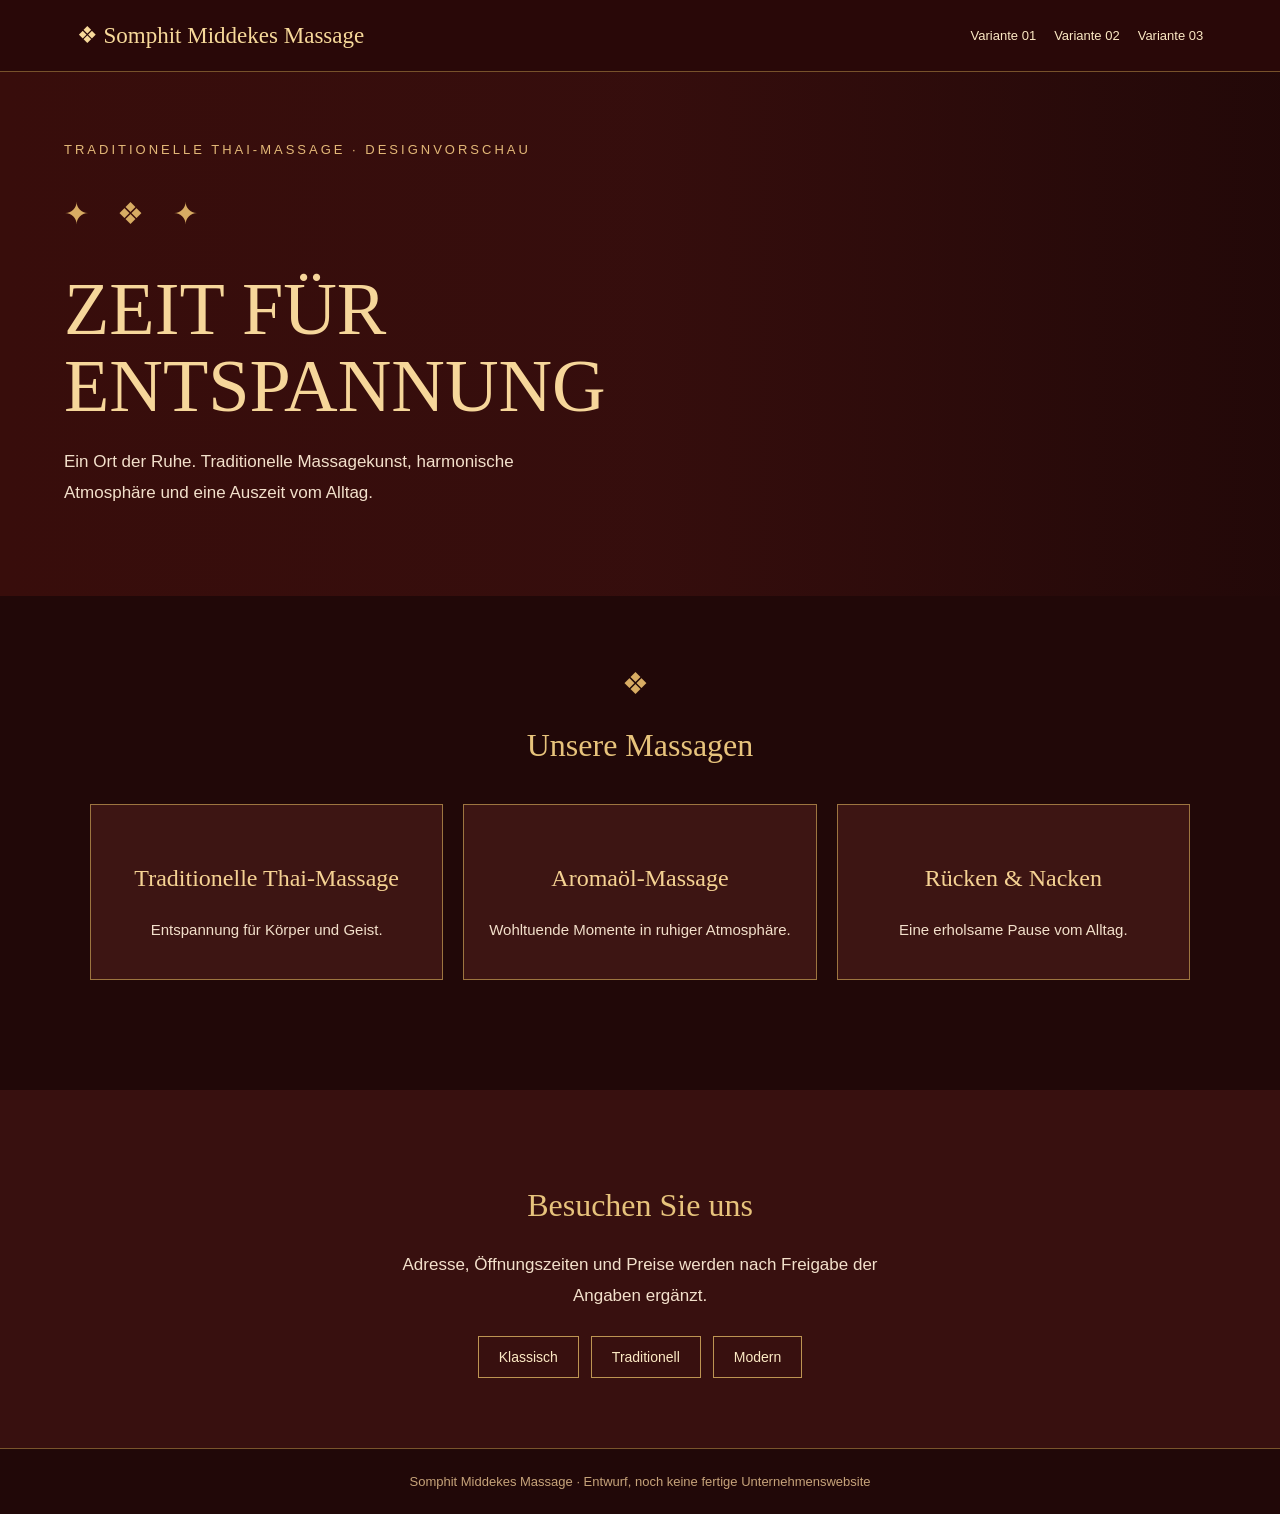
==== variante-1.html @ 78f31769 "Add Somphit massage preview variante-1.html" ====
<!doctype html><html lang="de"><head><meta charset="utf-8"><meta name="viewport" content="width=device-width,initial-scale=1"><title>Somphit Middekes Massage – Designvorschau</title><style>:root{--gold:#d6ae69}*{box-sizing:border-box}body{margin:0;background:#210808;color:#fce9c4;font-family:Georgia,serif}a{color:inherit;text-decoration:none}header{padding:22px 6%;display:flex;align-items:center;justify-content:space-between;gap:20px;background:#290808;border-bottom:1px solid #77522b;flex-wrap:wrap}.logo{font-size:23px;color:#f7d99a}nav{display:flex;gap:18px;flex-wrap:wrap;font:13px Arial}nav a:hover{color:#f0c77d}.hero{min-height:510px;display:grid;grid-template-columns:1fr 1fr;align-items:center;background:linear-gradient(90deg,#380d0b 0%,#370e0dee 50%,#370e0d11),url('https://images.unsplash.com/photo-1540555700478-4be289fbecef?w=1500') center/cover}.hero .copy{padding:70px 10%}h1{font-size:clamp(43px,5.8vw,78px);font-weight:400;line-height:1.04;margin:0 0 22px;color:#f6d69a}h2{font-size:32px;font-weight:400;color:#e7c37c}p{font:17px/1.8 Arial,sans-serif;color:#f3e0cb;max-width:540px}.orn{color:#d8ac63;font-size:30px;letter-spacing:10px}.tag{font:13px Arial,sans-serif;letter-spacing:3px;text-transform:uppercase;color:#e3b878}section{padding:70px 7%;text-align:center}.cards{display:grid;grid-template-columns:repeat(3,1fr);gap:20px;max-width:1100px;margin:40px auto}.card{border:1px solid #9d7540;background:#3d1513;padding:36px 22px}.card h3{font-size:24px;font-weight:400;color:#f5d293}.card p{font-size:15px;margin:auto}.info{background:#38100f}footer{text-align:center;padding:25px;font:13px Arial;color:#c6a37a;border-top:1px solid #79542b}.switch{display:flex;justify-content:center;gap:12px;flex-wrap:wrap;margin-top:25px}.switch a{border:1px solid #bd9452;padding:12px 20px;font:14px Arial}.switch a:hover{background:#9a6a35}@media(max-width:700px){.hero{grid-template-columns:1fr;background:linear-gradient(#290807aa,#290807dd),url('https://images.unsplash.com/photo-1540555700478-4be289fbecef?w=800') center/cover;min-height:490px}.hero .copy{padding:60px 7%}.cards{grid-template-columns:1fr}header{justify-content:center;text-align:center}nav{justify-content:center}}</style></head><body><header><a href="index.html" class="logo">❖ Somphit Middekes Massage</a><nav><a href="variante-1.html">Variante 01</a><a href="variante-2.html">Variante 02</a><a href="variante-3.html">Variante 03</a></nav></header><div class="hero"><div class="copy"><div class="tag">Traditionelle Thai-Massage · Designvorschau</div><p class="orn">✦ ❖ ✦</p><h1>ZEIT FÜR<br>ENTSPANNUNG</h1><p>Ein Ort der Ruhe. Traditionelle Massagekunst, harmonische Atmosphäre und eine Auszeit vom Alltag.</p></div></div><section><div class="orn">❖</div><h2>Unsere Massagen</h2><div class="cards"><div class="card"><h3>Traditionelle Thai-Massage</h3><p>Entspannung für Körper und Geist.</p></div><div class="card"><h3>Aromaöl-Massage</h3><p>Wohltuende Momente in ruhiger Atmosphäre.</p></div><div class="card"><h3>Rücken & Nacken</h3><p>Eine erholsame Pause vom Alltag.</p></div></div></section><section class="info"><h2>Besuchen Sie uns</h2><p style="margin:auto">Adresse, Öffnungszeiten und Preise werden nach Freigabe der Angaben ergänzt.</p><div class="switch"><a href="variante-1.html">Klassisch</a><a href="variante-2.html">Traditionell</a><a href="variante-3.html">Modern</a></div></section><footer>Somphit Middekes Massage · Entwurf, noch keine fertige Unternehmenswebsite</footer></body></html>
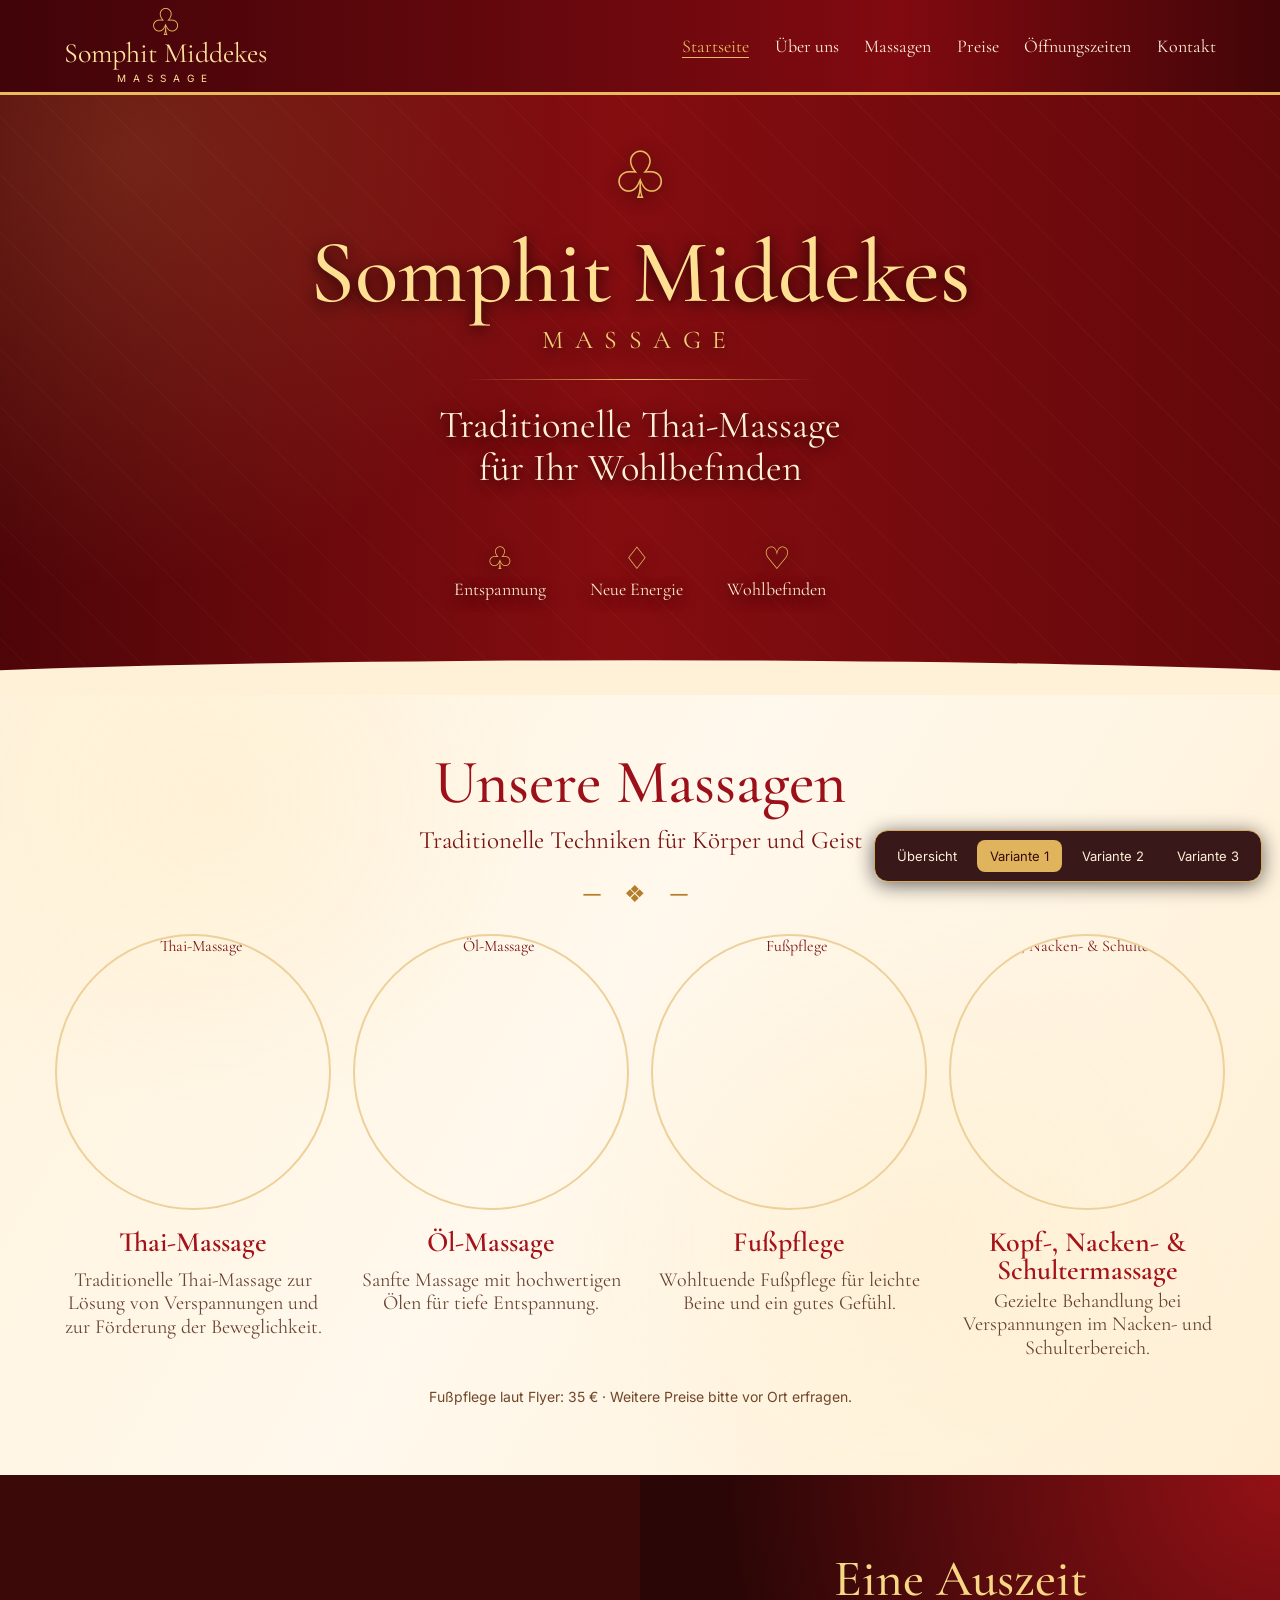
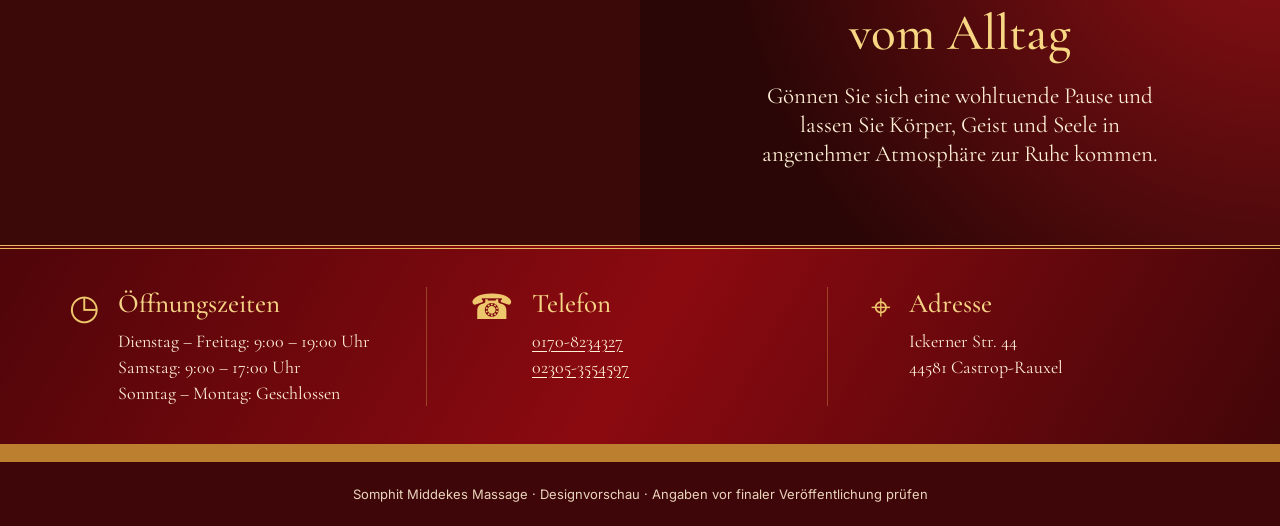
==== commit 447cb3e5: "Replace simple mockup with detailed Thai massage website design" ====
--- a/variante-1.html
+++ b/variante-1.html
@@ -1 +1,6 @@
-<!doctype html><html lang="de"><head><meta charset="utf-8"><meta name="viewport" content="width=device-width,initial-scale=1"><title>Somphit Middekes Massage – Designvorschau</title><style>:root{--gold:#d6ae69}*{box-sizing:border-box}body{margin:0;background:#210808;color:#fce9c4;font-family:Georgia,serif}a{color:inherit;text-decoration:none}header{padding:22px 6%;display:flex;align-items:center;justify-content:space-between;gap:20px;background:#290808;border-bottom:1px solid #77522b;flex-wrap:wrap}.logo{font-size:23px;color:#f7d99a}nav{display:flex;gap:18px;flex-wrap:wrap;font:13px Arial}nav a:hover{color:#f0c77d}.hero{min-height:510px;display:grid;grid-template-columns:1fr 1fr;align-items:center;background:linear-gradient(90deg,#380d0b 0%,#370e0dee 50%,#370e0d11),url('https://images.unsplash.com/photo-1540555700478-4be289fbecef?w=1500') center/cover}.hero .copy{padding:70px 10%}h1{font-size:clamp(43px,5.8vw,78px);font-weight:400;line-height:1.04;margin:0 0 22px;color:#f6d69a}h2{font-size:32px;font-weight:400;color:#e7c37c}p{font:17px/1.8 Arial,sans-serif;color:#f3e0cb;max-width:540px}.orn{color:#d8ac63;font-size:30px;letter-spacing:10px}.tag{font:13px Arial,sans-serif;letter-spacing:3px;text-transform:uppercase;color:#e3b878}section{padding:70px 7%;text-align:center}.cards{display:grid;grid-template-columns:repeat(3,1fr);gap:20px;max-width:1100px;margin:40px auto}.card{border:1px solid #9d7540;background:#3d1513;padding:36px 22px}.card h3{font-size:24px;font-weight:400;color:#f5d293}.card p{font-size:15px;margin:auto}.info{background:#38100f}footer{text-align:center;padding:25px;font:13px Arial;color:#c6a37a;border-top:1px solid #79542b}.switch{display:flex;justify-content:center;gap:12px;flex-wrap:wrap;margin-top:25px}.switch a{border:1px solid #bd9452;padding:12px 20px;font:14px Arial}.switch a:hover{background:#9a6a35}@media(max-width:700px){.hero{grid-template-columns:1fr;background:linear-gradient(#290807aa,#290807dd),url('https://images.unsplash.com/photo-1540555700478-4be289fbecef?w=800') center/cover;min-height:490px}.hero .copy{padding:60px 7%}.cards{grid-template-columns:1fr}header{justify-content:center;text-align:center}nav{justify-content:center}}</style></head><body><header><a href="index.html" class="logo">❖ Somphit Middekes Massage</a><nav><a href="variante-1.html">Variante 01</a><a href="variante-2.html">Variante 02</a><a href="variante-3.html">Variante 03</a></nav></header><div class="hero"><div class="copy"><div class="tag">Traditionelle Thai-Massage · Designvorschau</div><p class="orn">✦ ❖ ✦</p><h1>ZEIT FÜR<br>ENTSPANNUNG</h1><p>Ein Ort der Ruhe. Traditionelle Massagekunst, harmonische Atmosphäre und eine Auszeit vom Alltag.</p></div></div><section><div class="orn">❖</div><h2>Unsere Massagen</h2><div class="cards"><div class="card"><h3>Traditionelle Thai-Massage</h3><p>Entspannung für Körper und Geist.</p></div><div class="card"><h3>Aromaöl-Massage</h3><p>Wohltuende Momente in ruhiger Atmosphäre.</p></div><div class="card"><h3>Rücken & Nacken</h3><p>Eine erholsame Pause vom Alltag.</p></div></div></section><section class="info"><h2>Besuchen Sie uns</h2><p style="margin:auto">Adresse, Öffnungszeiten und Preise werden nach Freigabe der Angaben ergänzt.</p><div class="switch"><a href="variante-1.html">Klassisch</a><a href="variante-2.html">Traditionell</a><a href="variante-3.html">Modern</a></div></section><footer>Somphit Middekes Massage · Entwurf, noch keine fertige Unternehmenswebsite</footer></body></html>+<!DOCTYPE html><html lang="de"><head><meta charset="UTF-8"><meta name="viewport" content="width=device-width,initial-scale=1"><meta name="theme-color" content="#65070c"><meta name="description" content="Somphit Middekes Massage – traditionelle Thai-Massage in Castrop-Rauxel. Öffnungszeiten, Massagen und Kontakt."><title>Somphit Middekes Massage – Design 1</title><link rel="stylesheet" href="./styles.css"></head><body class="variant1"><div class="wrap">
+<header class="header"><a class="logo" href="./index.html"><b>♧</b>Somphit Middekes<small>MASSAGE</small></a><nav class="nav"><a class="active" href="#start">Startseite</a><a href="#ueber-uns">Über uns</a><a href="#massagen">Massagen</a><a href="#massagen">Preise</a><a href="#oeffnungszeiten">Öffnungszeiten</a><a href="#kontakt">Kontakt</a></nav></header>
+<main><section class="hero" id="start"><div class="hero-inner"><div class="lotus">♧</div><h1>Somphit Middekes</h1><div class="spaced">MASSAGE</div><div class="divider-line"></div><p class="sub">Traditionelle Thai-Massage<br>für Ihr Wohlbefinden</p><div class="virtues"><div><span>♧</span>Entspannung</div><div><span>♢</span>Neue Energie</div><div><span>♡</span>Wohlbefinden</div></div></div><div class="wave"></div></section>
+<section id="massagen" class="section ornamental"><h2>Unsere Massagen</h2><div class="hint">Traditionelle Techniken für Körper und Geist</div><span class="decor">─ ❖ ─</span><div class="services"><article class="service circle"><img src="https://images.unsplash.com/photo-1519823551278-64ac92734fb1?w=500&q=85" alt="Thai-Massage" loading="lazy"><h3>Thai-Massage</h3><p>Traditionelle Thai-Massage zur Lösung von Verspannungen und zur Förderung der Beweglichkeit.</p></article><article class="service circle"><img src="https://images.unsplash.com/photo-1540555700478-4be289fbecef?w=500&q=85" alt="Öl-Massage" loading="lazy"><h3>Öl-Massage</h3><p>Sanfte Massage mit hochwertigen Ölen für tiefe Entspannung.</p></article><article class="service circle"><img src="https://images.unsplash.com/photo-1512290923902-8a9f81dc236c?w=500&q=85" alt="Fußpflege" loading="lazy"><h3>Fußpflege</h3><p>Wohltuende Fußpflege für leichte Beine und ein gutes Gefühl.</p></article><article class="service circle"><img src="https://images.unsplash.com/photo-1544161515-4ab6ce6db874?w=500&q=85" alt="Kopf-, Nacken- & Schultermassage" loading="lazy"><h3>Kopf-, Nacken- & Schultermassage</h3><p>Gezielte Behandlung bei Verspannungen im Nacken- und Schulterbereich.</p></article></div><p style="color:#71462a;margin:28px auto 0;font:14px Inter,sans-serif">Fußpflege laut Flyer: 35 € · Weitere Preise bitte vor Ort erfragen.</p></section>
+<section class="interlude" id="ueber-uns"><div class="photo" role="img" aria-label="Entspannende Spa-Atmosphäre mit Kerzen"></div><div class="statement"><h2>Eine Auszeit<br>vom Alltag</h2><p>Gönnen Sie sich eine wohltuende Pause und lassen Sie Körper, Geist und Seele in angenehmer Atmosphäre zur Ruhe kommen.</p></div></section></main>
+<footer><div class="contact" id="kontakt"><div class="contact-block" id="oeffnungszeiten"><div class="contact-icon">◷</div><div><h3>Öffnungszeiten</h3><p>Dienstag – Freitag: 9:00 – 19:00 Uhr<br>Samstag: 9:00 – 17:00 Uhr<br>Sonntag – Montag: Geschlossen</p></div></div><div class="contact-block"><div class="contact-icon">☎</div><div><h3>Telefon</h3><p><a href="tel:+491708234327">0170-8234327</a><br><a href="tel:+4923053554597">02305-3554597</a></p></div></div><div class="contact-block"><div class="contact-icon">⌖</div><div><h3>Adresse</h3><p>Ickerner Str. 44<br>44581 Castrop-Rauxel</p></div></div></div><div class="footer">Somphit Middekes Massage · Designvorschau · Angaben vor finaler Veröffentlichung prüfen</div></footer></div><aside class="chooser" aria-label="Designvarianten"><a href="./index.html">Übersicht</a><a class="current" href="./variante-1.html">Variante 1</a><a class="" href="./variante-2.html">Variante 2</a><a class="" href="./variante-3.html">Variante 3</a></aside></body></html>
--- a/styles.css
+++ b/styles.css
@@ -0,0 +1,2 @@
+@import url('https://fonts.googleapis.com/css2?family=Cormorant+Garamond:wght@400;500;600&family=Inter:wght@400;500;600&display=swap');
+:root{--red:#79070d;--red2:#430609;--gold:#e7bb5e;--cream:#fff1d7;--ink:#7a1514}*{box-sizing:border-box}html{scroll-behavior:smooth}body{margin:0;background:#300608;font-family:'Cormorant Garamond',Georgia,serif;color:#fff0d6}a{color:inherit;text-decoration:none}button{font:inherit} .wrap{max-width:1440px;margin:auto;overflow:hidden;background:var(--red)}.header{height:95px;display:flex;justify-content:space-between;align-items:center;gap:18px;padding:10px 5%;background:linear-gradient(90deg,#400409,#800a10 70%,#420508);border-bottom:3px solid var(--gold);position:relative;z-index:3}.logo{font-size:28px;color:#ffe29d;line-height:1;text-align:center;white-space:nowrap}.logo b{font-size:37px;display:block;line-height:.85;color:var(--gold);font-weight:400}.logo small{display:block;font:10px Inter,sans-serif;letter-spacing:7px;margin-top:5px}.nav{display:flex;gap:clamp(10px,2vw,27px);align-items:center;flex-wrap:wrap;justify-content:center}.nav a{font-size:18px;white-space:nowrap}.nav a:hover,.nav a.active{color:var(--gold);border-bottom:1px solid var(--gold)}.hero{position:relative;min-height:600px;display:flex;align-items:center;justify-content:center;isolation:isolate;background:linear-gradient(90deg,#4a0508e9,#8a1012ac 48%,#270b0644),url('https://images.unsplash.com/photo-1540555700478-4be289fbecef?w=1600&q=85') center/cover}.hero:before{content:'';position:absolute;inset:0;z-index:-1;background-image:radial-gradient(circle at 10% 10%,#ffc26228,transparent 34%),repeating-linear-gradient(45deg,transparent 0 39px,#e6bc5509 40px 41px);pointer-events:none}.hero-inner{text-align:center;padding:50px 20px 95px;max-width:920px;text-shadow:0 3px 15px #180303}.lotus{color:var(--gold);font-size:65px;line-height:1}.hero h1{color:#ffdf91;font-size:clamp(48px,7vw,94px);font-weight:500;line-height:.95;margin:20px 0 0}.spaced{letter-spacing:.45em;margin:8px 0 14px;font-size:clamp(17px,2vw,27px);color:#f2d076}.divider-line{height:1px;max-width:350px;margin:24px auto;background:linear-gradient(90deg,transparent,var(--gold),transparent)}.hero .sub{font-size:clamp(25px,3vw,40px);line-height:1.12;margin:15px auto}.virtues{display:flex;justify-content:center;gap:44px;margin-top:50px;color:#ffe9c8;font-size:18px}.virtues span{display:block;color:var(--gold);font-size:31px}.wave{position:absolute;bottom:-1px;left:0;width:100%;height:65px;background:var(--cream);clip-path:ellipse(72% 55% at 50% 100%);border-top:4px solid var(--gold)}.ornamental{background:radial-gradient(circle at 17% 14%,#ffd37c1c,transparent 25%),radial-gradient(circle at 70% 70%,#ffdd9623,transparent 32%),linear-gradient(120deg,#fff3dc,#fff8ec 45%,#fff0d5);color:var(--ink);position:relative}.section{padding:50px 4% 70px;text-align:center}.section h2{font-size:clamp(42px,5vw,62px);font-weight:500;margin:0;color:#9c1119}.section .hint{font-size:25px;margin:5px 0 25px}.decor{display:block;color:#b47d2a;font-size:24px;letter-spacing:9px;margin:10px auto 25px}.services{display:grid;grid-template-columns:repeat(4,1fr);gap:22px;max-width:1170px;margin:auto}.service{min-width:0}.service img{width:100%;height:230px;object-fit:cover;display:block;border-radius:10px;border:2px solid #edd09a}.service.circle img{border-radius:50%;aspect-ratio:1;object-fit:cover;height:auto}.service h3{font-size:28px;line-height:1;min-height:35px;margin:18px 0 6px;font-weight:600;color:#a51219}.service p{font-size:20px;line-height:1.17;margin:0 4px;color:#684433}.interlude{min-height:370px;display:grid;grid-template-columns:1fr 1fr;position:relative;background:#3b0907}.interlude .photo{background:url('https://images.unsplash.com/photo-1519823551278-64ac92734fb1?w=1200&q=85') center/cover;min-height:370px}.interlude .statement{background:radial-gradient(circle at top right,#931116,#2b0606 75%);display:flex;flex-direction:column;align-items:center;justify-content:center;text-align:center;padding:35px}.statement h2{font-size:clamp(38px,4vw,58px);color:#f7d783;font-weight:500;line-height:1.06;margin:0 0 22px}.statement p{font-size:23px;line-height:1.25;max-width:410px;margin:0}.contact{padding:38px 4%;background:linear-gradient(120deg,#4f0509,#8b0a10,#420609);display:grid;grid-template-columns:1fr 1fr 1fr;gap:25px;border-top:4px double var(--gold);border-bottom:18px solid #bc7f2f}.contact-block{display:flex;gap:18px;padding:0 18px;border-right:1px solid #d4a75160}.contact-block:last-child{border:0}.contact-icon{color:#eec66b;font-size:35px}.contact h3{font-size:27px;margin:0 0 8px;color:#f5d385;font-weight:500}.contact p{font-size:18px;line-height:1.45;margin:0}.contact a{text-decoration:underline;text-underline-offset:4px}.footer{text-align:center;padding:24px;background:#3e0608;font:13px Inter,sans-serif;color:#ead4bc}.footer a{text-decoration:underline}.chooser{position:fixed;z-index:9;bottom:18px;right:18px;display:flex;gap:7px;background:#280608ec;padding:9px;border:1px solid #d8aa59;border-radius:14px;box-shadow:0 3px 20px #0009}.chooser a{padding:8px 13px;font:13px Inter,sans-serif;border-radius:8px}.chooser a.current,.chooser a:hover{background:#dfb45d;color:#380b09}.variant2 .header{background:#fff3df;color:#6a1111}.variant2 .logo{color:#87151c}.variant2 .hero{background:linear-gradient(90deg,#6b080cdd,#79030c9c 55%,#6b080c4d),url('https://images.unsplash.com/photo-1519823551278-64ac92734fb1?w=1600&q=85') center/cover}.variant2 .virtues{background:#80070dba;padding:25px 30px;border-radius:9px}.variant3 .hero{justify-content:flex-start;min-height:640px;background:linear-gradient(90deg,#3d0508 5%,#57080bc9 45%,#2f09052a 85%),url('https://images.unsplash.com/photo-1544161515-4ab6ce6db874?w=1600&q=85') center/cover}.variant3 .hero-inner{text-align:left;max-width:720px;margin-left:5%}.variant3 .hero h1{font-size:clamp(45px,5.4vw,76px)}.variant3 .divider-line{margin-left:0}.variant3 .virtues{justify-content:flex-start}.variant3 .wave{clip-path:ellipse(78% 55% at 56% 100%)}.variant3 .interlude .photo{background-image:url('https://images.unsplash.com/photo-1540555700478-4be289fbecef?w=1200&q=85')}@media(max-width:820px){.header{height:auto;flex-direction:column;padding:15px 10px}.nav{gap:13px}.nav a{font-size:16px}.hero{min-height:530px}.virtues{gap:20px;flex-wrap:wrap}.services{grid-template-columns:repeat(2,1fr)}.service img{height:180px}.contact{grid-template-columns:1fr}.contact-block{border-right:0;border-bottom:1px solid #d4a75160;padding-bottom:15px}.contact-block:last-child{border:0}.interlude{grid-template-columns:1fr}.interlude .photo{min-height:260px}.variant3 .hero-inner{margin-left:0}.chooser{right:6px;bottom:6px}}@media(max-width:480px){.section{padding:35px 5% 45px}.services{gap:14px}.service h3{font-size:23px;min-height:0}.service p{font-size:16px}.service img{height:130px}.hero h1{font-size:48px}.hero .sub{font-size:25px}.spaced{letter-spacing:.28em}.virtues{font-size:13px;gap:13px}.chooser a{padding:7px;font-size:11px}}
